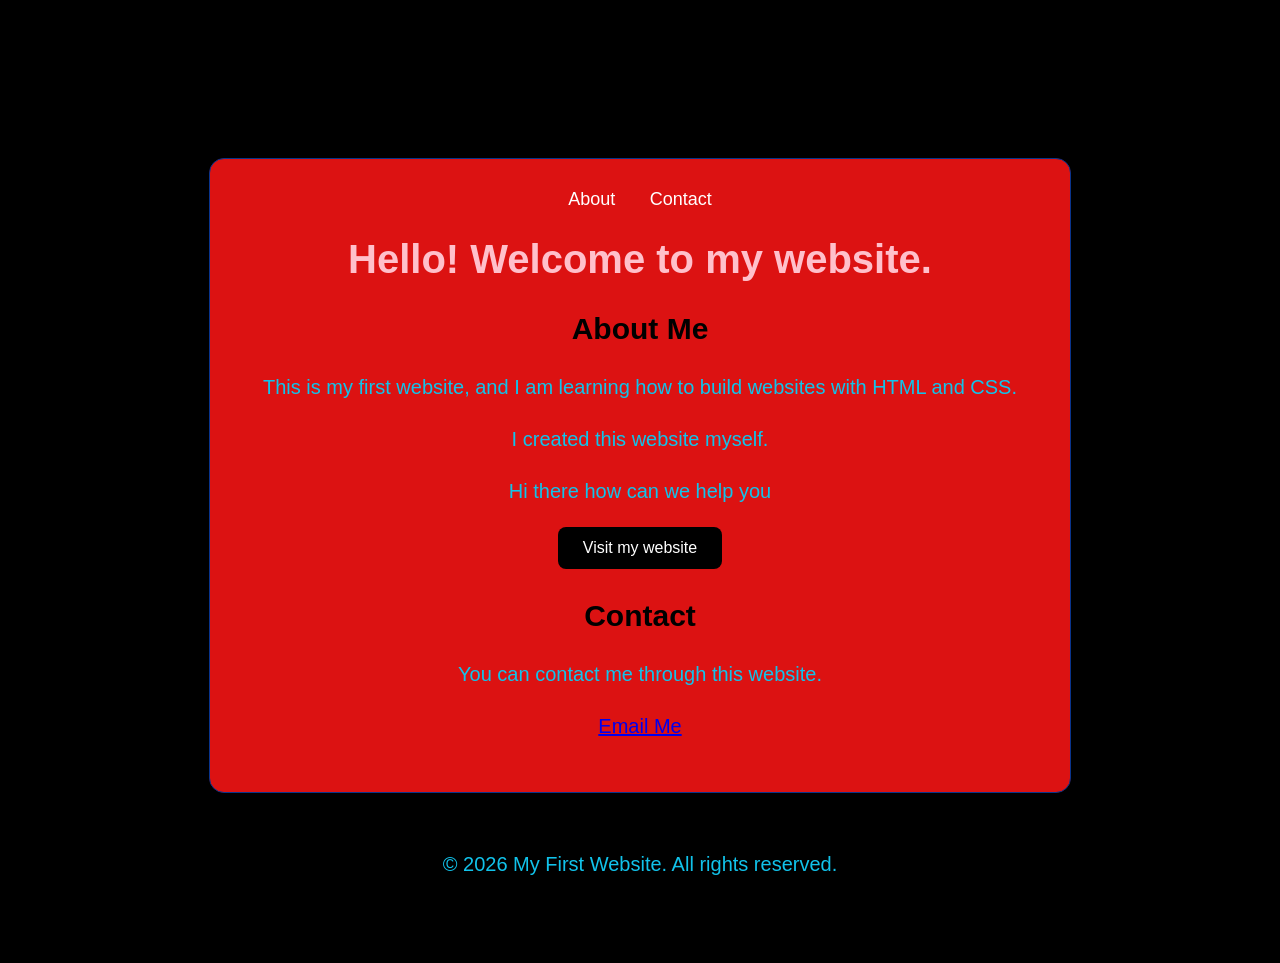
==== index.html @ 16af7b94 "Add files via upload" ====
<!DOCTYPE html>
<html>

<head>
    <title>My First Website</title>
    <link rel="stylesheet" href="style.css">
</head>

<body>

    <div class="container">
        <nav>
    <a href="#about">About</a>
    <a href="#contact">Contact</a>
</nav>

        <h1>Hello! Welcome to my website.</h1>
        <h2 id="about">About Me</h2>

<p>This is my first website, and I am learning how to build websites with HTML and CSS.</p>

        <p>I created this website myself.</p>
        <p>Hi there how can we help you</p>
        <button onclick="alert('Thank you for visiting my website!')">Visit my website</button>
        <h2 id="contact">Contact</h2>

<p>You can contact me through this website.</p>
<p>
    <a href="mailto:yourname@example.com">Email Me</a>
</p>

    </div>
    <footer>
    <p>© 2026 My First Website. All rights reserved.</p>
</footer>

</body>

</html>
---- style.css ----
body {
    background-color: #000000;
    font-family: Arial, sans-serif;
    padding: 40px;
}

h1 {
    color: pink;
    text-align: center;
    margin-bottom: 20px;
    font-size: 40px;
}

p {
    color: rgb(17, 195, 235);
    text-align: center;
    font-size: 20px;
    margin-top: 10px;
    line-height: 1.6;
}

.container {
    background-color: rgb(220, 18, 18);
    padding: 30px;
    border-radius: 15px;
    box-shadow: 0 4px 15px rgba(0, 0, 0, 0.3);
    max-width: 800px;
    margin: 0 auto;
    margin-top: 110px;
    border: 1px solid #09348c;
}
button {
    display: block;
    margin: 20px auto;
    padding: 12px 25px;
    background-color: black;
    color: white;
    border-radius: 8px;
    border: none;
    cursor: pointer;
    font-size: 16px;
}
button:hover {
    background-color: #4b0fa5;
    transition: 0.3s;
}    
    h2 {
    text-align: center;
    margin-top: 30px;
    font-size: 30px;
    }
    nav {
    text-align: center;
    margin-bottom: 25px;
}

nav a {
    color: white;
    text-decoration: none;
    margin: 0 15px;
    font-size: 18px;
}

nav a:hover {
    text-decoration: underline;
}
footer {
    text-align: center;
    margin-top: 30px;
    padding: 15px;
    font-size: 14px;
}
@media (max-width: 600px) {
    body {
        padding: 20px;
    }

    .container {
        padding: 20px;
    }

    h1 {
        font-size: 30px;
    }

    p {
        font-size: 17px;
    }

    nav a {
        display: block;
        margin: 10px 0;
    }
}
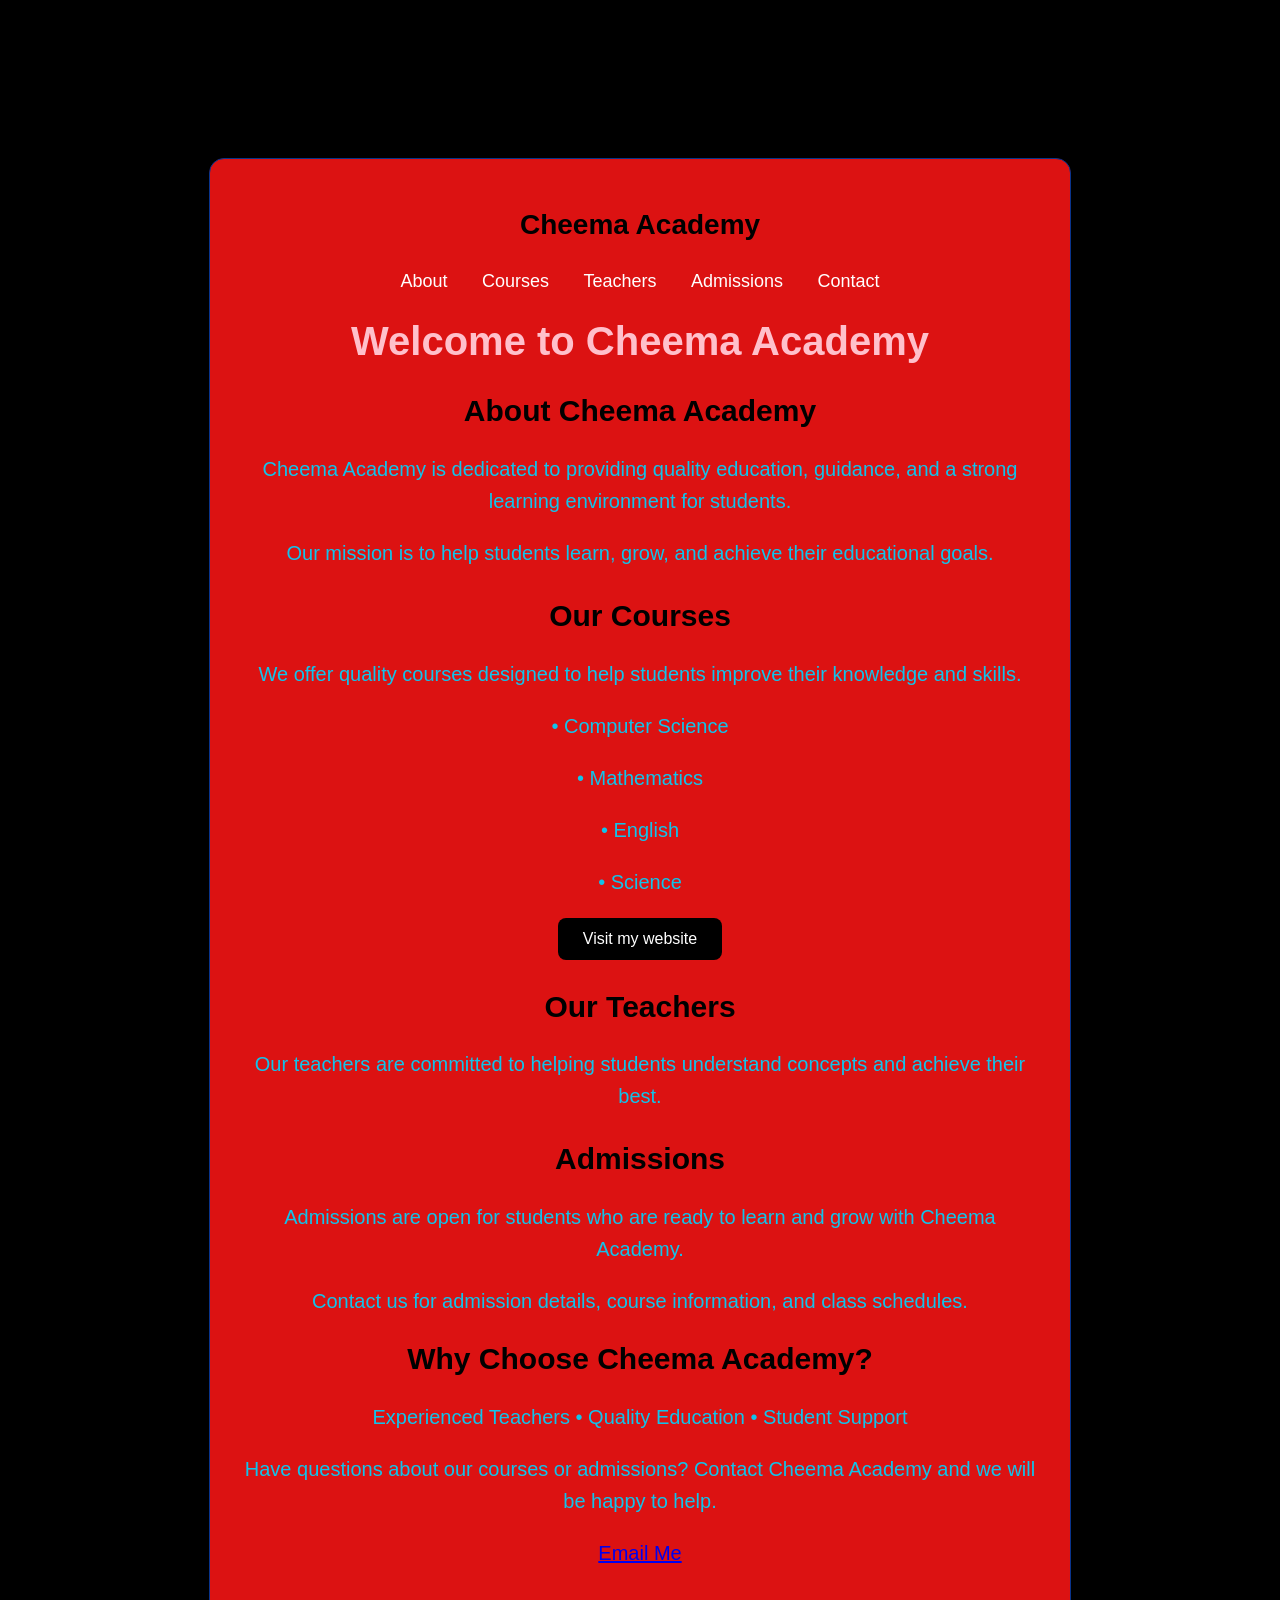
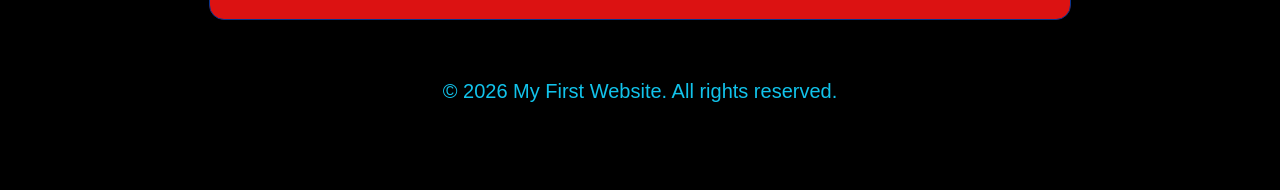
==== commit 8eaa33fe: "Update Cheema Academy website" ====
--- a/index.html
+++ b/index.html
@@ -1,39 +1,63 @@
-<!DOCTYPE html>
-<html>
-
-<head>
-    <title>My First Website</title>
-    <link rel="stylesheet" href="style.css">
-</head>
-
-<body>
-
-    <div class="container">
-        <nav>
-    <a href="#about">About</a>
-    <a href="#contact">Contact</a>
-</nav>
-
-        <h1>Hello! Welcome to my website.</h1>
-        <h2 id="about">About Me</h2>
-
-<p>This is my first website, and I am learning how to build websites with HTML and CSS.</p>
-
-        <p>I created this website myself.</p>
-        <p>Hi there how can we help you</p>
-        <button onclick="alert('Thank you for visiting my website!')">Visit my website</button>
-        <h2 id="contact">Contact</h2>
-
-<p>You can contact me through this website.</p>
-<p>
-    <a href="mailto:yourname@example.com">Email Me</a>
-</p>
-
-    </div>
-    <footer>
-    <p>© 2026 My First Website. All rights reserved.</p>
-</footer>
-
-</body>
-
+<!DOCTYPE html>
+<html>
+
+<head>
+    <title>Cheema Academy | Quality Education</title>
+    <meta name="description" content="My personal website built with HTML and CSS.">
+      <meta name="viewport" content="width=device-width, initial-scale=1.0">
+    <link rel="stylesheet" href="style.css">
+</head>
+
+<body>
+    <div class="container">
+        <header>
+    <h3>Cheema Academy</h3>
+</header>
+        <nav>
+    <a href="#about">About</a>
+    <a href="#courses">Courses</a>
+    <a href="#teachers">Teachers</a>
+    <a href="#admissions">Admissions</a>
+    <a href="#contact">Contact</a>
+</nav>
+
+        <h1>Welcome to Cheema Academy</h1>
+        <h2 id="about">About Cheema Academy</h2>
+
+<p>Cheema Academy is dedicated to providing quality education, guidance, and a strong learning environment for students.</p>
+
+        <p>Our mission is to help students learn, grow, and achieve their educational goals.</p>
+        <h2 id="courses">Our Courses</h2>
+
+<p>We offer quality courses designed to help students improve their knowledge and skills.</p>
+
+<p>• Computer Science</p>
+<p>• Mathematics</p>
+<p>• English</p>
+<p>• Science</p>
+        <button onclick="alert('Thank you for visiting my website!')">Visit my website</button>
+        <h2 id="teachers">Our Teachers</h2>
+
+<p>Our teachers are committed to helping students understand concepts and achieve their best.</p>
+<h2 id="admissions">Admissions</h2>
+
+<p>Admissions are open for students who are ready to learn and grow with Cheema Academy.</p>
+
+<p>Contact us for admission details, course information, and class schedules.</p>
+        <h2 class="skills">Why Choose Cheema Academy?</h2>
+
+<p>Experienced Teachers • Quality Education • Student Support</p>
+
+<p>Have questions about our courses or admissions? Contact Cheema Academy and we will be happy to help.</p>
+<p>
+    <a href="mailto:yourname@example.com">Email Me</a>
+</p>
+
+    </div>
+    <footer>
+    <p>© 2026 My First Website. All rights reserved.</p>
+</footer>
+
+</body>
+
 </html>
--- a/style.css
+++ b/style.css
@@ -1,94 +1,113 @@
-body {
-    background-color: #000000;
-    font-family: Arial, sans-serif;
-    padding: 40px;
-}
-
-h1 {
-    color: pink;
-    text-align: center;
-    margin-bottom: 20px;
-    font-size: 40px;
-}
-
-p {
-    color: rgb(17, 195, 235);
-    text-align: center;
-    font-size: 20px;
-    margin-top: 10px;
-    line-height: 1.6;
-}
-
-.container {
-    background-color: rgb(220, 18, 18);
-    padding: 30px;
-    border-radius: 15px;
-    box-shadow: 0 4px 15px rgba(0, 0, 0, 0.3);
-    max-width: 800px;
-    margin: 0 auto;
-    margin-top: 110px;
-    border: 1px solid #09348c;
-}
-button {
-    display: block;
-    margin: 20px auto;
-    padding: 12px 25px;
-    background-color: black;
-    color: white;
-    border-radius: 8px;
-    border: none;
-    cursor: pointer;
-    font-size: 16px;
-}
-button:hover {
-    background-color: #4b0fa5;
-    transition: 0.3s;
-}    
-    h2 {
-    text-align: center;
-    margin-top: 30px;
-    font-size: 30px;
-    }
-    nav {
-    text-align: center;
-    margin-bottom: 25px;
-}
-
-nav a {
-    color: white;
-    text-decoration: none;
-    margin: 0 15px;
-    font-size: 18px;
-}
-
-nav a:hover {
-    text-decoration: underline;
-}
-footer {
-    text-align: center;
-    margin-top: 30px;
-    padding: 15px;
-    font-size: 14px;
-}
-@media (max-width: 600px) {
-    body {
-        padding: 20px;
-    }
-
-    .container {
-        padding: 20px;
-    }
-
-    h1 {
-        font-size: 30px;
-    }
-
-    p {
-        font-size: 17px;
-    }
-
-    nav a {
-        display: block;
-        margin: 10px 0;
-    }
+body {
+    background-color: #000000;
+    font-family: Arial, sans-serif;
+    padding: 40px;
+}
+
+h1 {
+    color: pink;
+    text-align: center;
+    margin-bottom: 20px;
+    font-size: 40px;
+}
+
+p {
+    color: rgb(17, 195, 235);
+    text-align: center;
+    font-size: 20px;
+    margin-top: 10px;
+    line-height: 1.6;
+}
+
+.container {
+    background-color: rgb(220, 18, 18);
+    padding: 30px;
+    border-radius: 15px;
+    box-shadow: 0 4px 15px rgba(0, 0, 0, 0.3);
+    max-width: 800px;
+    margin: 0 auto;
+    margin-top: 110px;
+    border: 1px solid #09348c;
+}
+button {
+    display: block;
+    margin: 20px auto;
+    padding: 12px 25px;
+    background-color: black;
+    color: white;
+    border-radius: 8px;
+    border: none;
+    cursor: pointer;
+    font-size: 16px;
+}
+button:hover {
+    background-color: #4b0fa5;
+    transition: 0.3s;
+}    
+    h2 {
+    text-align: center;
+    margin-top: 30px;
+    font-size: 30px;
+    }
+    nav {
+    text-align: center;
+    margin-bottom: 25px;
+}
+
+nav a {
+    color: white;
+    text-decoration: none;
+    margin: 0 15px;
+    font-size: 18px;
+}
+
+nav a:hover {
+    text-decoration: underline;
+}
+footer {
+    text-align: center;
+    margin-top: 30px;
+    padding: 15px;
+    font-size: 14px;
+}
+@media (max-width: 600px) {
+    body {
+        padding: 20px;
+    }
+
+    .container {
+        padding: 20px;
+    }
+
+    h1 {
+        font-size: 30px;
+    }
+
+    p {
+        font-size: 17px;
+    }
+
+    nav a {
+        display: block;
+        margin: 10px 0;
+    }
+}
+header {
+    text-align: center;
+    padding: 20px;
+    margin-bottom: 10px;
+}
+
+header h3 {
+    font-size: 28px;
+    margin: 0;
+}
+.skills {
+    text-align: center;
+    margin-top: 25px;
+}
+
+.skills p {
+    font-size: 20px;
+    font-weight: bold;
 }
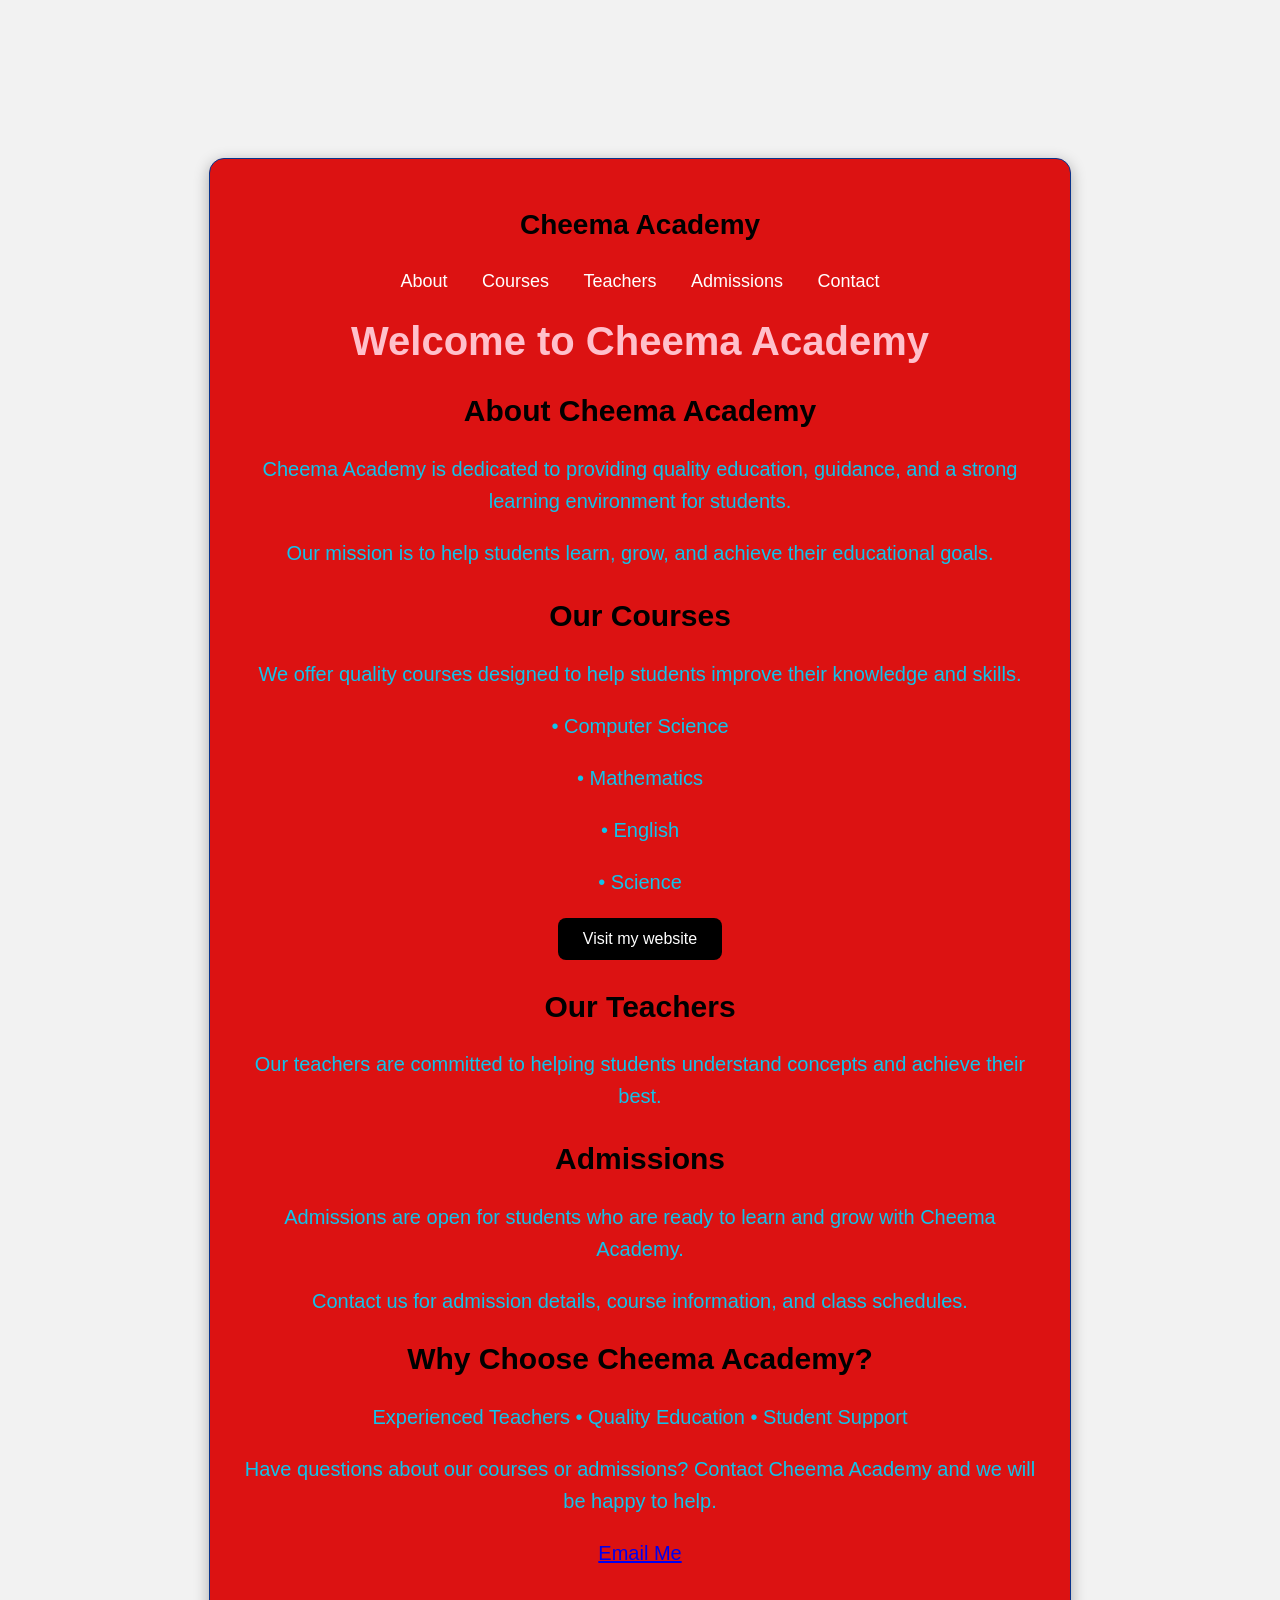
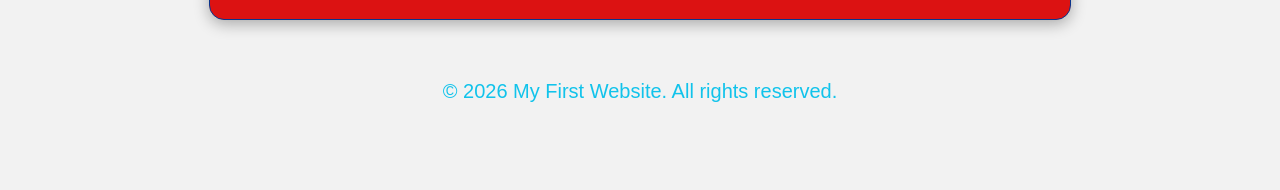
==== commit 6dd72bd8: "Improve background image fitting" ====
--- a/index.html
+++ b/index.html
@@ -21,7 +21,9 @@
     <a href="#contact">Contact</a>
 </nav>
 
-        <h1>Welcome to Cheema Academy</h1>
+        <div class="hero">
+    <h1>Welcome to Cheema Academy</h1>
+</div>
         <h2 id="about">About Cheema Academy</h2>
 
 <p>Cheema Academy is dedicated to providing quality education, guidance, and a strong learning environment for students.</p>
--- a/style.css
+++ b/style.css
@@ -1,9 +1,8 @@
 body {
-    background-color: #000000;
+    background-color: #f2f2f2;
     font-family: Arial, sans-serif;
     padding: 40px;
 }
-
 h1 {
     color: pink;
     text-align: center;
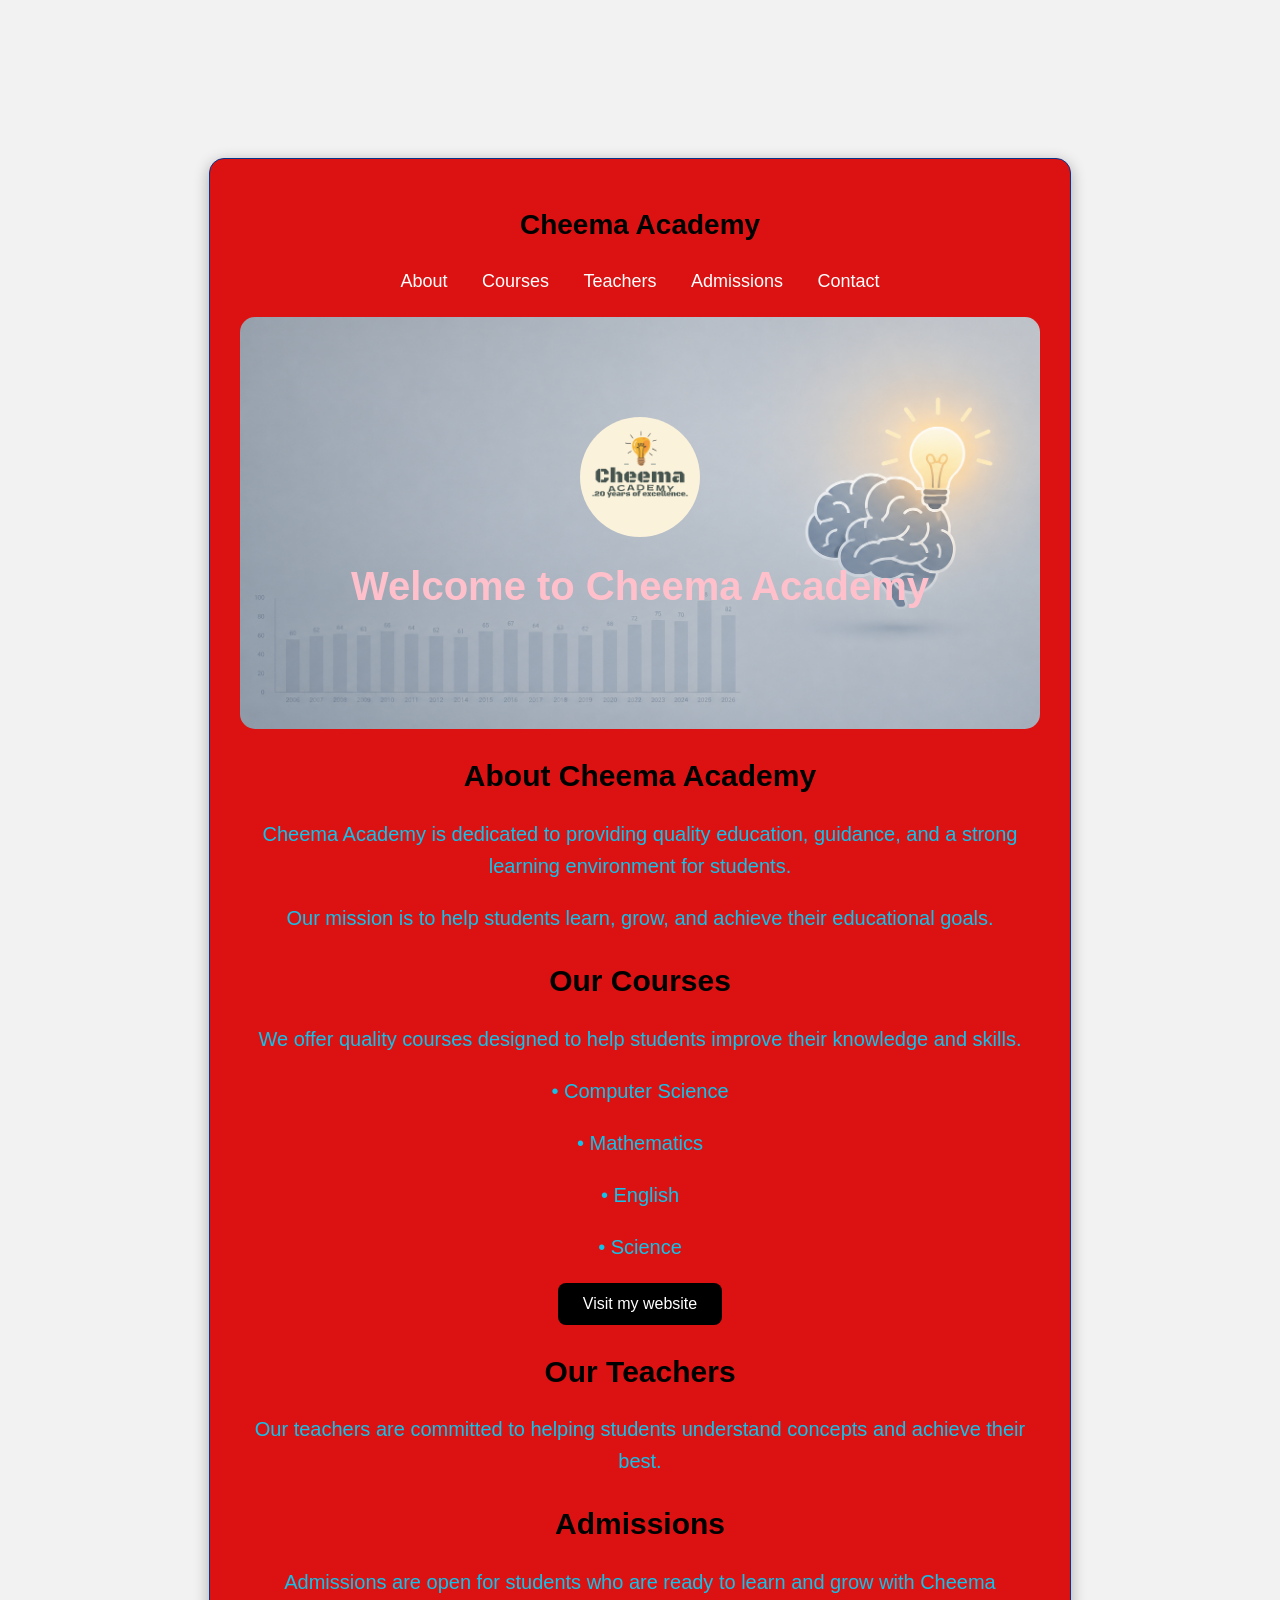
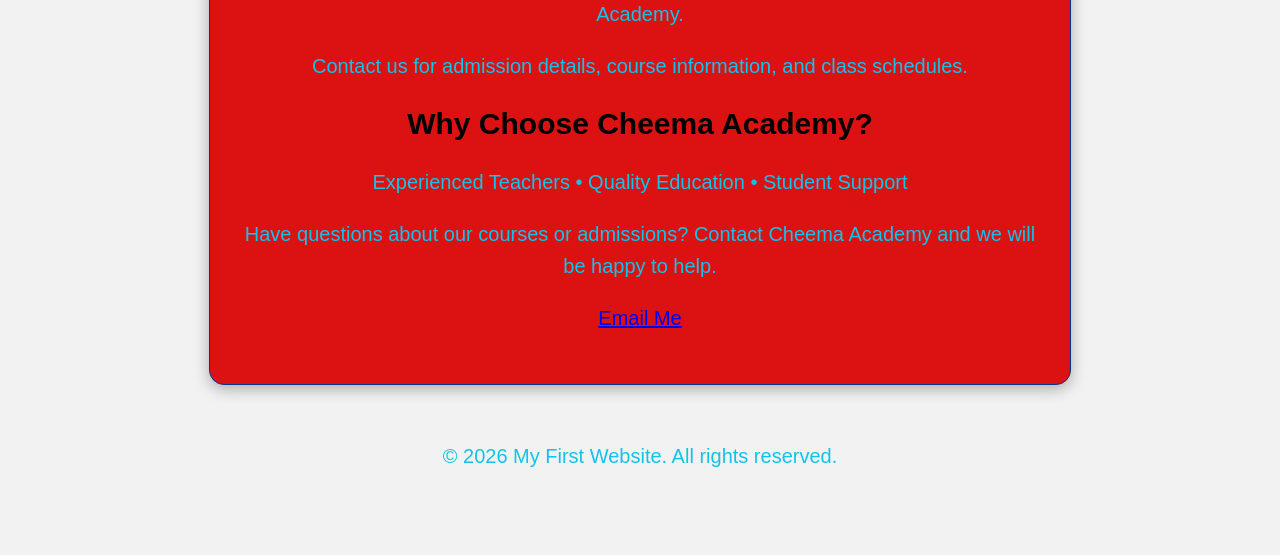
==== commit 5167337f: "logo adjust" ====
--- a/index.html
+++ b/index.html
@@ -22,6 +22,7 @@
 </nav>
 
         <div class="hero">
+    <img src="logo.png" alt="Cheema Academy Logo" class="logo">
     <h1>Welcome to Cheema Academy</h1>
 </div>
         <h2 id="about">About Cheema Academy</h2>
--- a/style.css
+++ b/style.css
@@ -109,4 +109,21 @@
 .skills p {
     font-size: 20px;
     font-weight: bold;
+}
+.hero {
+    background-image: url("./background.png");
+    background-size: cover;
+    background-position: center;
+    background-repeat: no-repeat;
+    padding: 100px 30px;
+    border-radius: 15px;
+    margin-bottom: 30px;
+}
+.logo {
+    display: block;
+    width: 120px;
+    height: 120px;
+    object-fit: cover;
+    border-radius: 50%;
+    margin: 0 auto 20px;
 }
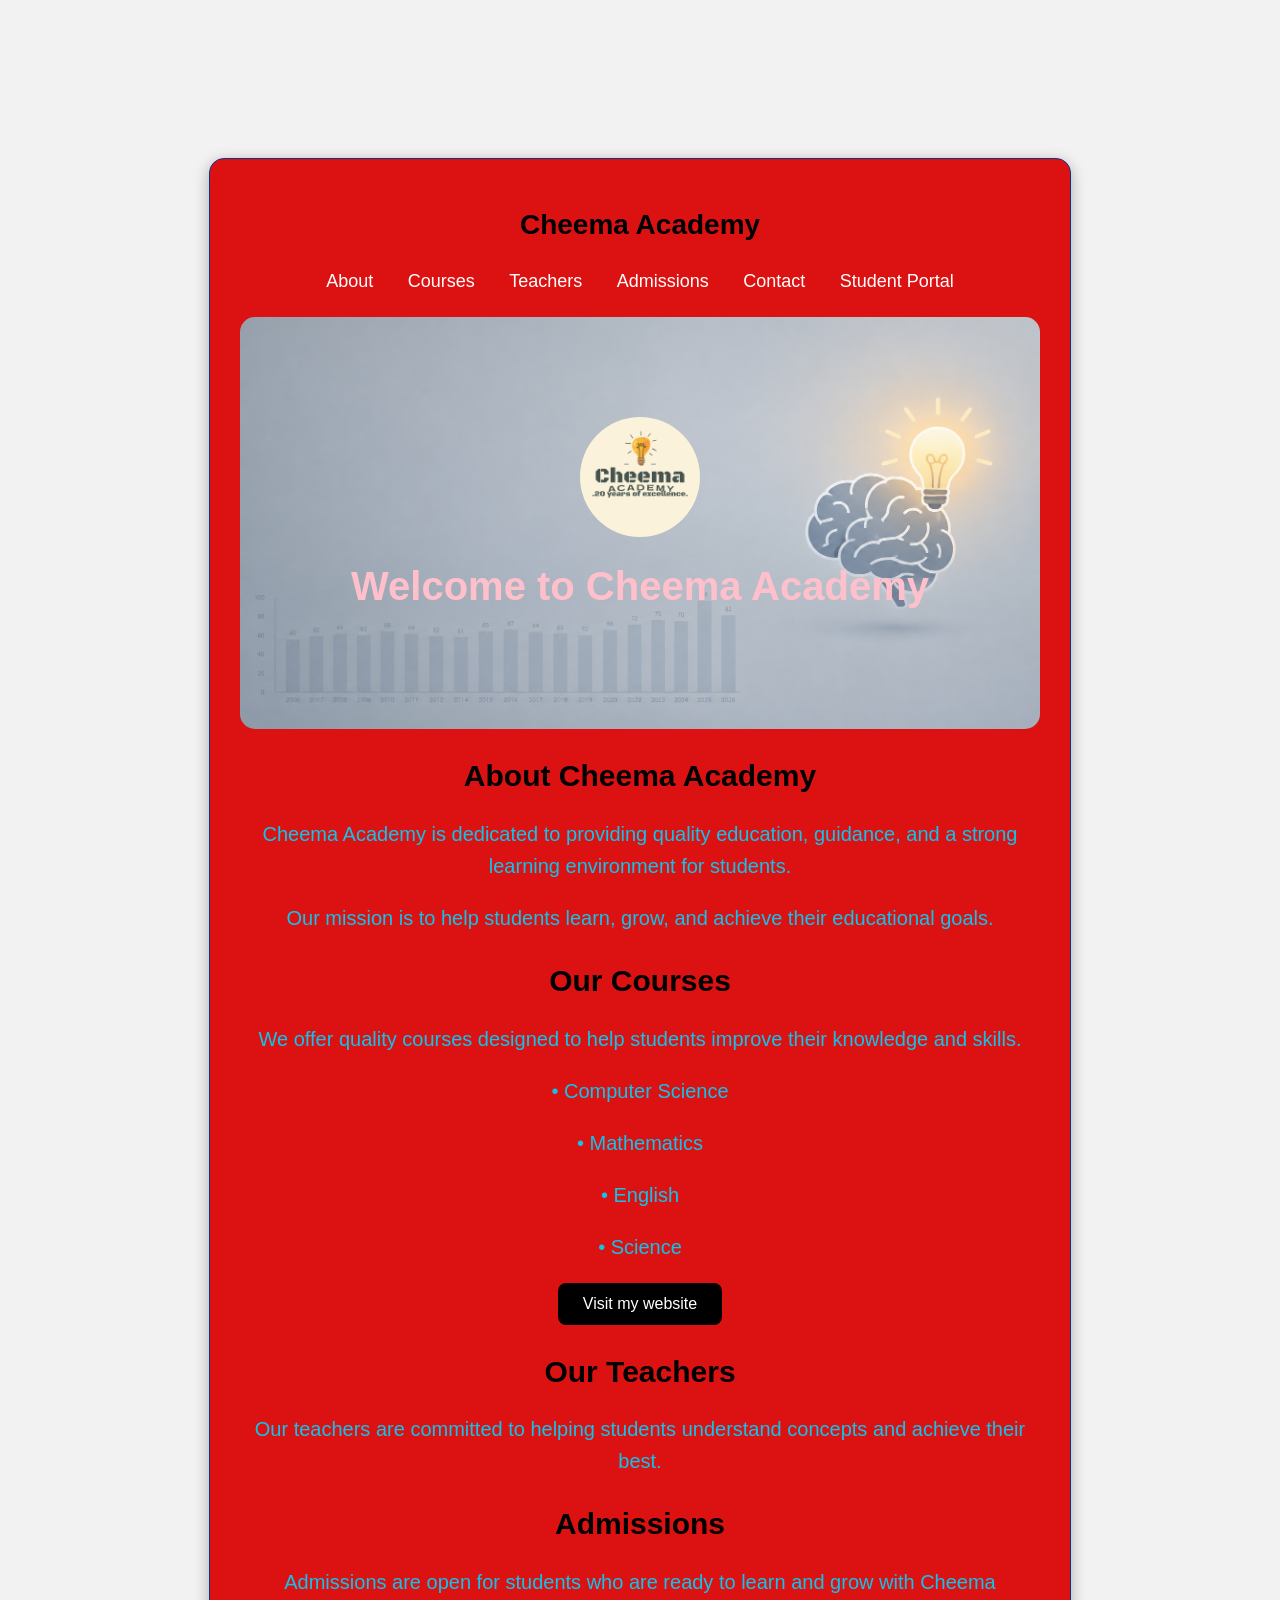
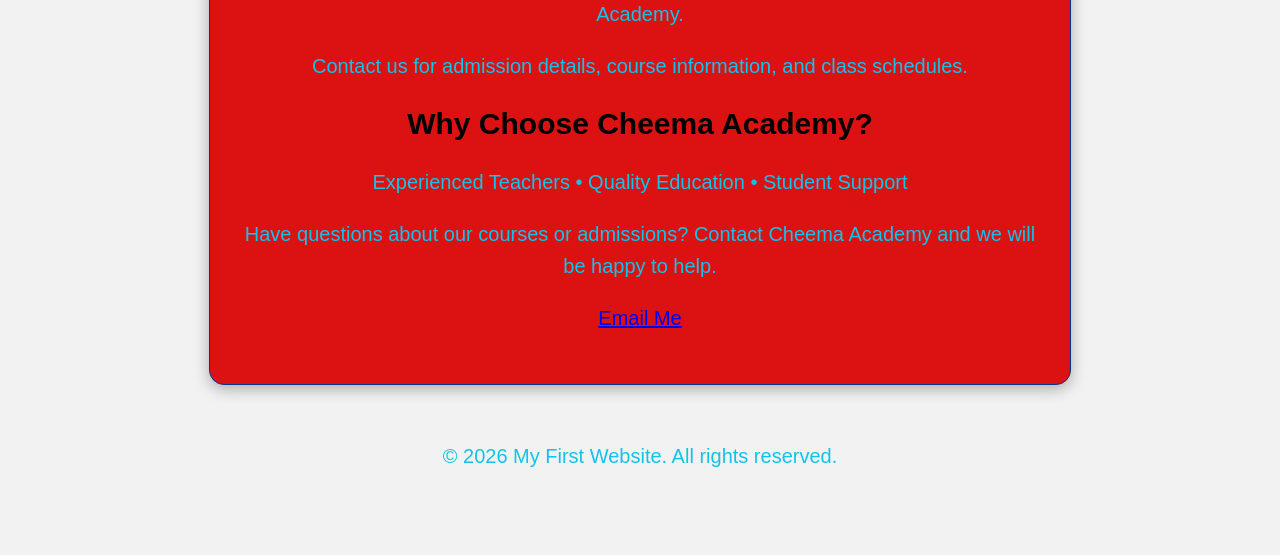
==== commit 3a249d41: "Update Cheema Academy portal" ====
--- a/index.html
+++ b/index.html
@@ -2,6 +2,7 @@
 <html>
 
 <head>
+    <link rel="icon" href="logo.png">
     <title>Cheema Academy | Quality Education</title>
     <meta name="description" content="My personal website built with HTML and CSS.">
       <meta name="viewport" content="width=device-width, initial-scale=1.0">
@@ -19,6 +20,8 @@
     <a href="#teachers">Teachers</a>
     <a href="#admissions">Admissions</a>
     <a href="#contact">Contact</a>
+    <a href="login.html">Student Portal</a>
+
 </nav>
 
         <div class="hero">
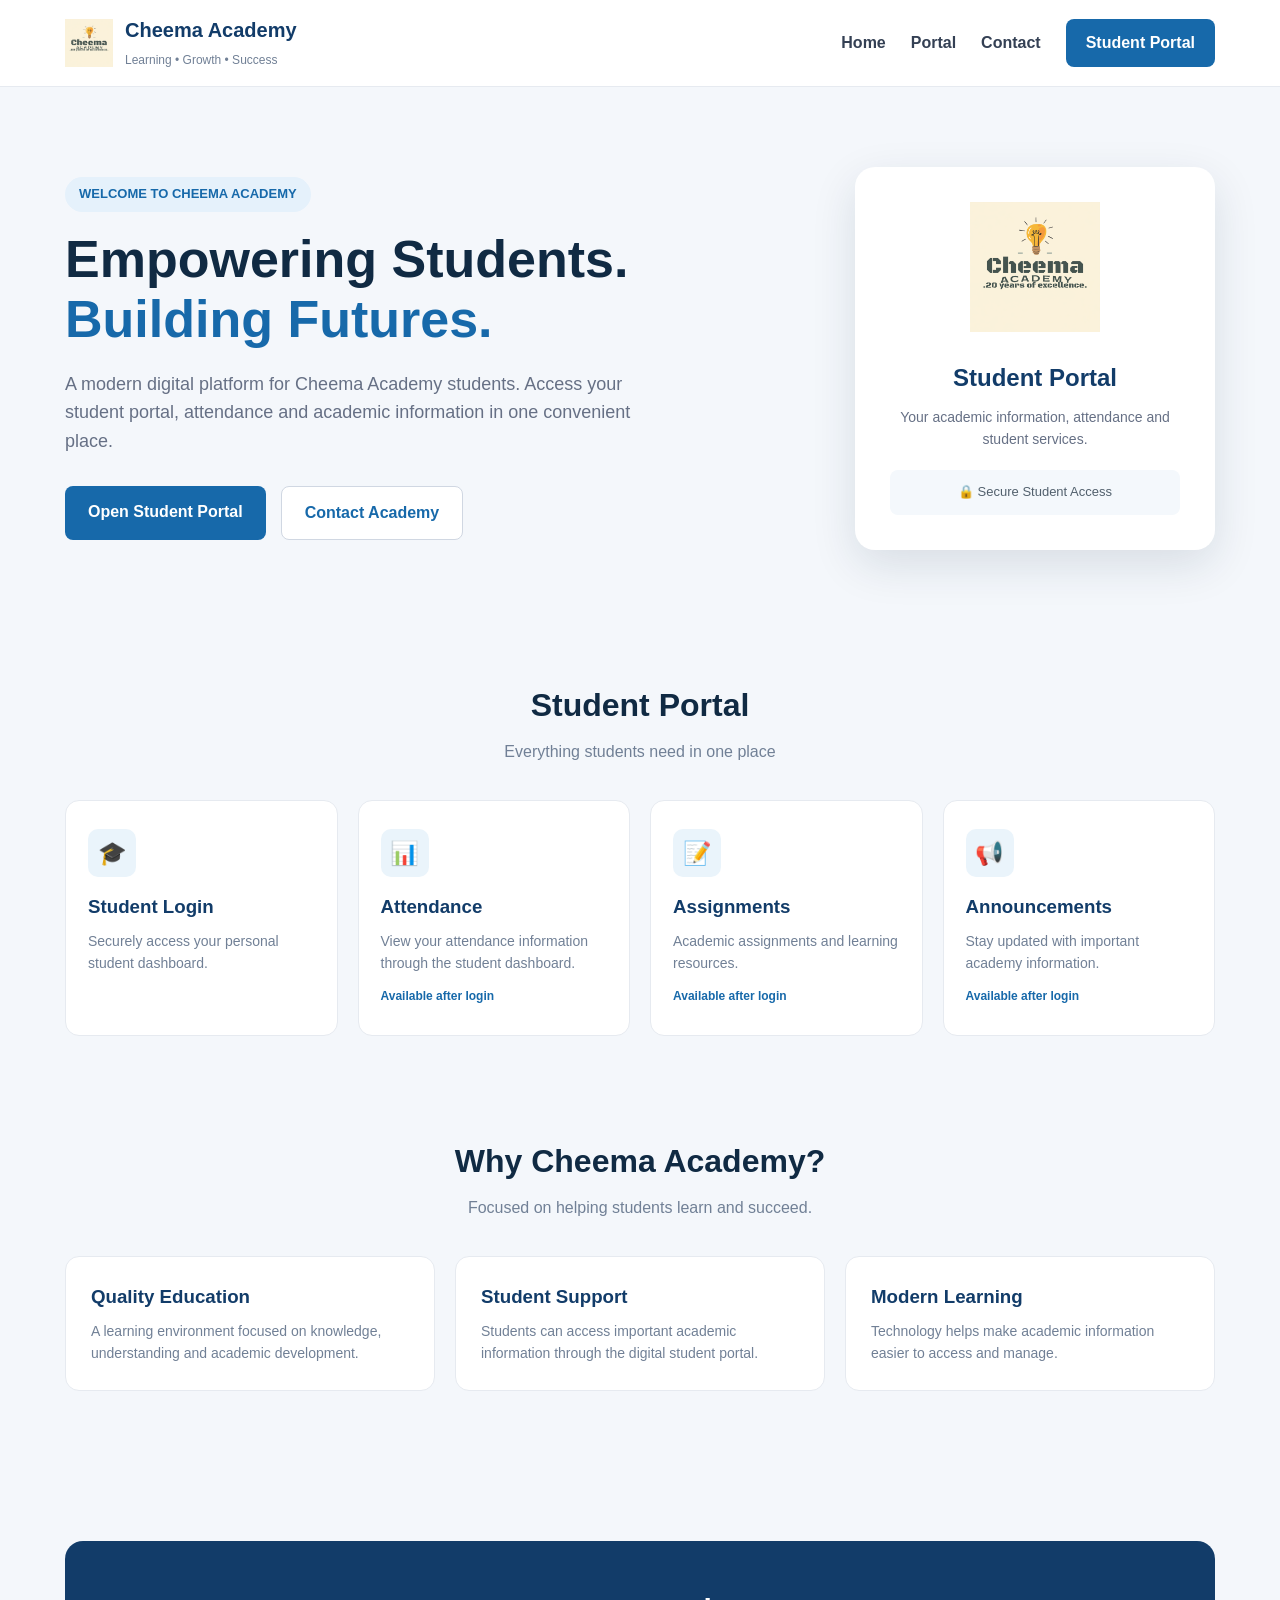
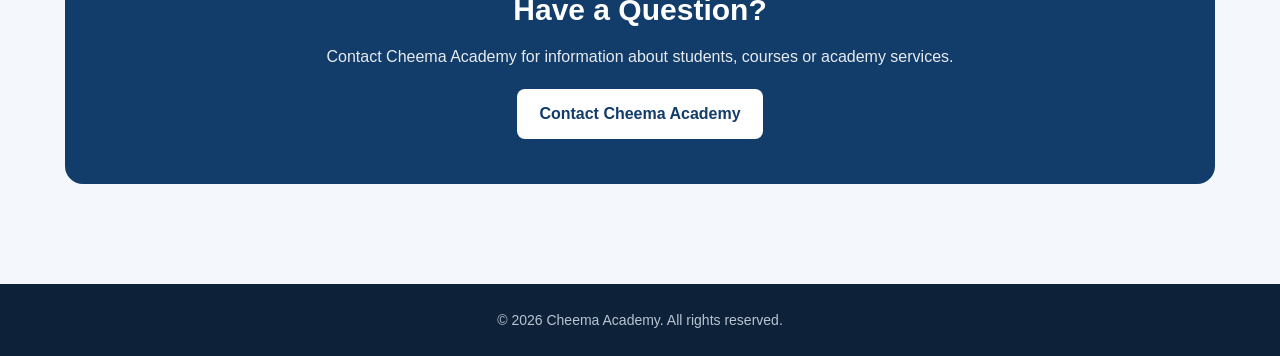
==== commit 639ae422: "Improve academy portal homepage" ====
--- a/index.html
+++ b/index.html
@@ -1,68 +1,683 @@
 <!DOCTYPE html>
-<html>
+<html lang="en">
 
 <head>
+    <meta charset="UTF-8">
+    <meta name="viewport" content="width=device-width, initial-scale=1.0">
+
     <link rel="icon" href="logo.png">
-    <title>Cheema Academy | Quality Education</title>
-    <meta name="description" content="My personal website built with HTML and CSS.">
-      <meta name="viewport" content="width=device-width, initial-scale=1.0">
-    <link rel="stylesheet" href="style.css">
+
+    <title>Cheema Academy | Student Portal</title>
+
+    <meta name="description"
+        content="Cheema Academy - Quality education, student support and digital learning.">
+
+    <style>
+        * {
+            margin: 0;
+            padding: 0;
+            box-sizing: border-box;
+        }
+
+        html {
+            scroll-behavior: smooth;
+        }
+
+        body {
+            font-family: Arial, Helvetica, sans-serif;
+            background: #f4f7fb;
+            color: #172033;
+            line-height: 1.6;
+        }
+
+        /* NAVBAR */
+
+        .navbar {
+            width: 100%;
+            background: #ffffff;
+            border-bottom: 1px solid #e6eaf0;
+            position: sticky;
+            top: 0;
+            z-index: 1000;
+        }
+
+        .nav-container {
+            max-width: 1200px;
+            margin: auto;
+            padding: 14px 25px;
+            display: flex;
+            align-items: center;
+            justify-content: space-between;
+        }
+
+        .brand {
+            display: flex;
+            align-items: center;
+            gap: 12px;
+        }
+
+        .brand img {
+            width: 48px;
+            height: 48px;
+            object-fit: contain;
+        }
+
+        .brand-text h2 {
+            font-size: 20px;
+            color: #123c69;
+        }
+
+        .brand-text span {
+            font-size: 12px;
+            color: #718096;
+        }
+
+        .nav-links {
+            display: flex;
+            align-items: center;
+            gap: 25px;
+        }
+
+        .nav-links a {
+            text-decoration: none;
+            color: #344054;
+            font-weight: 600;
+        }
+
+        .nav-links a:hover {
+            color: #1769aa;
+        }
+
+        .portal-btn {
+            background: #1769aa;
+            color: white !important;
+            padding: 11px 20px;
+            border-radius: 8px;
+        }
+
+        .portal-btn:hover {
+            background: #0f4f82;
+        }
+
+        /* HERO */
+
+        .hero {
+            max-width: 1200px;
+            margin: auto;
+            padding: 80px 25px;
+            display: flex;
+            align-items: center;
+            justify-content: space-between;
+            gap: 50px;
+        }
+
+        .hero-content {
+            max-width: 650px;
+        }
+
+        .badge {
+            display: inline-block;
+            background: #e5f1fb;
+            color: #1769aa;
+            padding: 7px 14px;
+            border-radius: 20px;
+            font-size: 13px;
+            font-weight: bold;
+            margin-bottom: 18px;
+        }
+
+        .hero h1 {
+            font-size: 52px;
+            line-height: 1.15;
+            color: #102a43;
+            margin-bottom: 20px;
+        }
+
+        .hero h1 span {
+            color: #1769aa;
+        }
+
+        .hero p {
+            font-size: 18px;
+            color: #667085;
+            margin-bottom: 30px;
+            max-width: 600px;
+        }
+
+        .hero-buttons {
+            display: flex;
+            gap: 15px;
+            flex-wrap: wrap;
+        }
+
+        .primary-btn,
+        .secondary-btn {
+            display: inline-block;
+            text-decoration: none;
+            padding: 13px 23px;
+            border-radius: 8px;
+            font-weight: bold;
+        }
+
+        .primary-btn {
+            background: #1769aa;
+            color: white;
+        }
+
+        .secondary-btn {
+            background: white;
+            color: #1769aa;
+            border: 1px solid #d0d7e2;
+        }
+
+        .primary-btn:hover {
+            background: #0f4f82;
+        }
+
+        .secondary-btn:hover {
+            background: #f0f6fb;
+        }
+
+        /* HERO CARD */
+
+        .hero-card {
+            width: 360px;
+            min-width: 300px;
+            background: white;
+            border-radius: 20px;
+            padding: 35px;
+            box-shadow: 0 15px 45px rgba(16, 42, 67, 0.12);
+            text-align: center;
+        }
+
+        .hero-card img {
+            width: 130px;
+            height: 130px;
+            object-fit: contain;
+            margin-bottom: 20px;
+        }
+
+        .hero-card h2 {
+            color: #123c69;
+            margin-bottom: 8px;
+        }
+
+        .hero-card p {
+            font-size: 14px;
+            margin-bottom: 20px;
+        }
+
+        .secure {
+            background: #f4f8fc;
+            padding: 12px;
+            border-radius: 8px;
+            font-size: 13px;
+            color: #52606d;
+        }
+
+        /* QUICK ACCESS */
+
+        .section {
+            max-width: 1200px;
+            margin: auto;
+            padding: 50px 25px;
+        }
+
+        .section-title {
+            text-align: center;
+            margin-bottom: 35px;
+        }
+
+        .section-title h2 {
+            font-size: 32px;
+            color: #102a43;
+            margin-bottom: 8px;
+        }
+
+        .section-title p {
+            color: #718096;
+        }
+
+        .portal-grid {
+            display: grid;
+            grid-template-columns: repeat(4, 1fr);
+            gap: 20px;
+        }
+
+
+.portal-card {
+    background: white;
+    padding: 28px 22px;
+    border-radius: 14px;
+    border: 1px solid #e6eaf0;
+    transition: 0.25s;
+    text-decoration: none;
+    color: inherit;
+    display: block;
+}
+
+        .portal-card:hover {
+            transform: translateY(-5px);
+            box-shadow: 0 10px 30px rgba(16, 42, 67, 0.10);
+        }
+
+        .icon {
+            width: 48px;
+            height: 48px;
+            border-radius: 10px;
+            background: #eaf4fb;
+            color: #1769aa;
+            display: flex;
+            align-items: center;
+            justify-content: center;
+            font-size: 23px;
+            margin-bottom: 15px;
+        }
+
+        .portal-card h3 {
+            margin-bottom: 8px;
+            color: #123c69;
+        }
+
+        .portal-card p {
+            font-size: 14px;
+            color: #718096;
+        }
+        .portal-card small {
+    display: inline-block;
+    margin-top: 12px;
+    font-size: 12px;
+    font-weight: bold;
+    color: #1769aa;
+}
+
+        /* WHY US */
+
+        .features {
+            display: grid;
+            grid-template-columns: repeat(3, 1fr);
+            gap: 20px;
+        }
+
+        .feature {
+            background: white;
+            padding: 25px;
+            border-radius: 14px;
+            border: 1px solid #e6eaf0;
+        }
+
+        .feature h3 {
+            color: #123c69;
+            margin-bottom: 8px;
+        }
+
+        .feature p {
+            color: #718096;
+            font-size: 14px;
+        }
+
+        /* CONTACT */
+
+        .contact {
+            max-width: 1200px;
+            margin: 50px auto;
+            padding: 50px 25px;
+        }
+
+        .contact-box {
+            background: #123c69;
+            color: white;
+            padding: 45px;
+            border-radius: 18px;
+            text-align: center;
+        }
+
+        .contact-box h2 {
+            font-size: 30px;
+            margin-bottom: 10px;
+        }
+
+        .contact-box p {
+            margin-bottom: 20px;
+            opacity: 0.9;
+        }
+
+        .email-btn {
+            display: inline-block;
+            background: white;
+            color: #123c69;
+            padding: 12px 22px;
+            border-radius: 8px;
+            text-decoration: none;
+            font-weight: bold;
+        }
+
+        /* FOOTER */
+
+        footer {
+            background: #0d2238;
+            color: #b8c4d1;
+            text-align: center;
+            padding: 25px;
+            font-size: 14px;
+        }
+
+        /* MOBILE */
+
+        @media (max-width: 850px) {
+
+            .nav-links {
+                gap: 10px;
+            }
+
+            .nav-links a:not(.portal-btn) {
+                display: none;
+            }
+
+            .hero {
+                flex-direction: column;
+                text-align: center;
+                padding-top: 55px;
+            }
+
+            .hero h1 {
+                font-size: 40px;
+            }
+
+            .hero-buttons {
+                justify-content: center;
+            }
+
+            .portal-grid {
+                grid-template-columns: repeat(2, 1fr);
+            }
+
+            .features {
+                grid-template-columns: 1fr;
+            }
+
+            .hero-card {
+                width: 100%;
+                max-width: 360px;
+            }
+        }
+
+        @media (max-width: 500px) {
+
+            .nav-container {
+                padding: 10px 15px;
+            }
+
+            .brand-text span {
+                display: none;
+            }
+
+            .portal-grid {
+                grid-template-columns: 1fr;
+            }
+
+            .hero h1 {
+                font-size: 34px;
+            }
+
+            .contact-box {
+                padding: 30px 20px;
+            }
+        }
+    </style>
 </head>
 
 <body>
-    <div class="container">
-        <header>
-    <h3>Cheema Academy</h3>
-</header>
-        <nav>
-    <a href="#about">About</a>
-    <a href="#courses">Courses</a>
-    <a href="#teachers">Teachers</a>
-    <a href="#admissions">Admissions</a>
-    <a href="#contact">Contact</a>
-    <a href="login.html">Student Portal</a>
-
-</nav>
-
-        <div class="hero">
-    <img src="logo.png" alt="Cheema Academy Logo" class="logo">
-    <h1>Welcome to Cheema Academy</h1>
+
+    <!-- NAVIGATION -->
+
+    <div class="navbar">
+        <div class="nav-container">
+
+            <div class="brand">
+                <img src="logo.png" alt="Cheema Academy Logo">
+
+                <div class="brand-text">
+                    <h2>Cheema Academy</h2>
+                    <span>Learning • Growth • Success</span>
+                </div>
+            </div>
+
+            <div class="nav-links">
+                <a href="#home">Home</a>
+                <a href="#portal">Portal</a>
+                <a href="#contact">Contact</a>
+
+                <a href="login.html" class="portal-btn">
+                    Student Portal
+                </a>
+            </div>
+
+        </div>
+    </div>
+
+
+    <!-- HERO -->
+
+    <section class="hero" id="home">
+
+        <div class="hero-content">
+
+            <div class="badge">
+                WELCOME TO CHEEMA ACADEMY
+            </div>
+
+            <h1>
+                Empowering Students.<br>
+                <span>Building Futures.</span>
+            </h1>
+
+            <p>
+                A modern digital platform for Cheema Academy students.
+                Access your student portal, attendance and academic
+                information in one convenient place.
+            </p>
+
+            <div class="hero-buttons">
+
+                <a href="login.html" class="primary-btn">
+                    Open Student Portal
+                </a>
+
+                <a href="#contact" class="secondary-btn">
+                    Contact Academy
+                </a>
+
+            </div>
+
+        </div>
+
+
+        <div class="hero-card">
+
+            <img src="logo.png" alt="Cheema Academy">
+
+            <h2>Student Portal</h2>
+
+            <p>
+                Your academic information,
+                attendance and student services.
+            </p>
+
+            <div class="secure">
+                🔒 Secure Student Access
+            </div>
+
+        </div>
+
+    </section>
+
+
+    <!-- QUICK ACCESS -->
+
+    <section class="section" id="portal">
+
+        <div class="section-title">
+
+            <h2>Student Portal</h2>
+
+            <p>
+                Everything students need in one place
+            </p>
+
+        </div>
+
+
+        <div class="portal-grid">
+
+  <a href="login.html" class="portal-card">
+
+    <div class="icon">🎓</div>
+
+    <h3>Student Login</h3>
+
+    <p>
+        Securely access your personal student dashboard.
+    </p>
+
+</a>
+
+<div class="portal-card">
+
+    <div class="icon">📊</div>
+
+    <h3>Attendance</h3>
+
+    <p>
+        View your attendance information through the student dashboard.
+    </p>
+
+    <small>Available after login</small>
+
 </div>
-        <h2 id="about">About Cheema Academy</h2>
-
-<p>Cheema Academy is dedicated to providing quality education, guidance, and a strong learning environment for students.</p>
-
-        <p>Our mission is to help students learn, grow, and achieve their educational goals.</p>
-        <h2 id="courses">Our Courses</h2>
-
-<p>We offer quality courses designed to help students improve their knowledge and skills.</p>
-
-<p>• Computer Science</p>
-<p>• Mathematics</p>
-<p>• English</p>
-<p>• Science</p>
-        <button onclick="alert('Thank you for visiting my website!')">Visit my website</button>
-        <h2 id="teachers">Our Teachers</h2>
-
-<p>Our teachers are committed to helping students understand concepts and achieve their best.</p>
-<h2 id="admissions">Admissions</h2>
-
-<p>Admissions are open for students who are ready to learn and grow with Cheema Academy.</p>
-
-<p>Contact us for admission details, course information, and class schedules.</p>
-        <h2 class="skills">Why Choose Cheema Academy?</h2>
-
-<p>Experienced Teachers • Quality Education • Student Support</p>
-
-<p>Have questions about our courses or admissions? Contact Cheema Academy and we will be happy to help.</p>
-<p>
-    <a href="mailto:yourname@example.com">Email Me</a>
-</p>
-
-    </div>
+
+<div class="portal-card">
+
+    <div class="icon">📝</div>
+
+    <h3>Assignments</h3>
+
+    <p>
+        Academic assignments and learning resources.
+    </p>
+
+    <small>Available after login</small>
+
+</div>
+
+
+           <div class="portal-card">
+
+    <div class="icon">📢</div>
+
+    <h3>Announcements</h3>
+
+    <p>
+        Stay updated with important academy information.
+    </p>
+
+    <small>Available after login</small>
+
+</div>
+
+        </div>
+
+    </section>
+
+
+    <!-- WHY CHEEMA ACADEMY -->
+
+    <section class="section">
+
+        <div class="section-title">
+
+            <h2>Why Cheema Academy?</h2>
+
+            <p>
+                Focused on helping students learn and succeed.
+            </p>
+
+        </div>
+
+
+        <div class="features">
+
+            <div class="feature">
+
+                <h3>Quality Education</h3>
+
+                <p>
+                    A learning environment focused on knowledge,
+                    understanding and academic development.
+                </p>
+
+            </div>
+
+
+            <div class="feature">
+
+                <h3>Student Support</h3>
+
+                <p>
+                    Students can access important academic information
+                    through the digital student portal.
+                </p>
+
+            </div>
+
+
+            <div class="feature">
+
+                <h3>Modern Learning</h3>
+
+                <p>
+                    Technology helps make academic information
+                    easier to access and manage.
+                </p>
+
+            </div>
+
+        </div>
+
+    </section>
+
+
+    <!-- CONTACT -->
+
+    <section class="contact" id="contact">
+
+        <div class="contact-box">
+
+            <h2>Have a Question?</h2>
+
+            <p>
+                Contact Cheema Academy for information about
+                students, courses or academy services.
+            </p>
+
+            <a href="mailto:cheemasafi25@gmail.com" class="email-btn">
+                Contact Cheema Academy
+            </a>
+
+        </div>
+
+    </section>
+
+
+    <!-- FOOTER -->
+
     <footer>
-    <p>© 2026 My First Website. All rights reserved.</p>
-</footer>
+
+        <p>
+            © 2026 Cheema Academy. All rights reserved.
+        </p>
+
+    </footer>
 
 </body>
 
